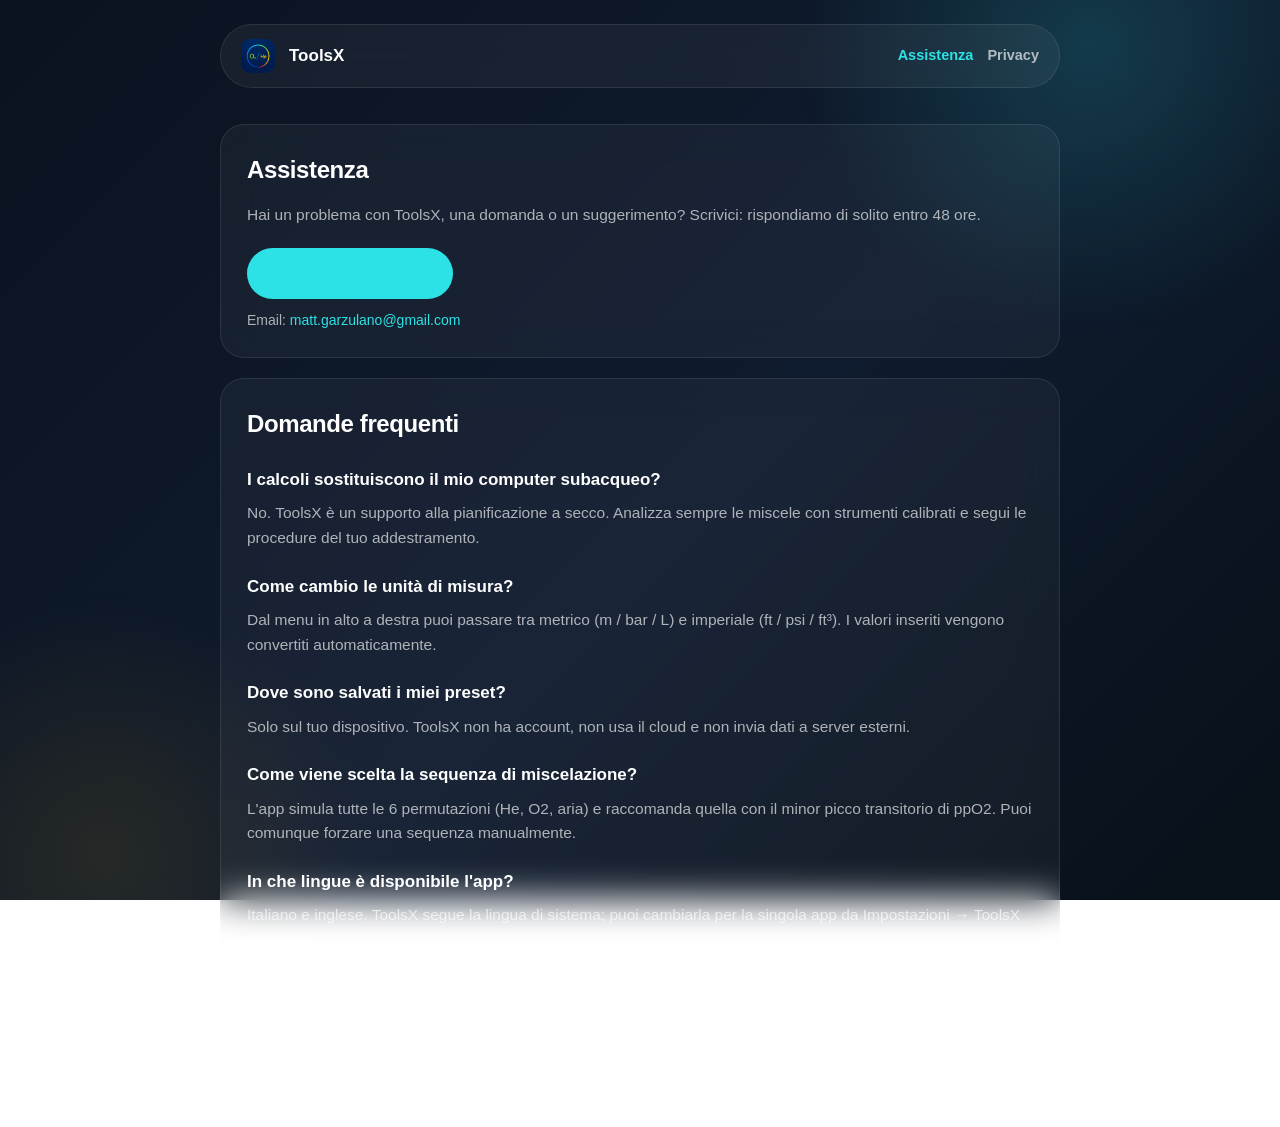
==== assistenza.html @ 5ebac349 "feat(site): landing, assistenza e privacy policy per ToolsX Co-Authored-By: Claude Fable 5 <noreply@" ====
<!DOCTYPE html>
<html lang="it">
<head>
  <meta charset="UTF-8">
  <meta name="viewport" content="width=device-width, initial-scale=1.0">
  <title>Assistenza — ToolsX</title>
  <meta name="description" content="Assistenza e domande frequenti per ToolsX, il calcolatore gas per immersioni nitrox e trimix.">
  <link rel="icon" type="image/png" href="favicon.png">
  <link rel="apple-touch-icon" href="apple-touch-icon.png">
  <link rel="stylesheet" href="style.css">
</head>
<body>
  <div class="wrap">
    <nav>
      <img src="icon.png" alt="ToolsX">
      <a class="brand" href="index.html">ToolsX</a>
      <a href="assistenza.html" class="active">Assistenza</a>
      <a href="privacy.html">Privacy</a>
    </nav>

    <div class="panel">
      <h2>Assistenza</h2>
      <p>Hai un problema con ToolsX, una domanda o un suggerimento? Scrivici: rispondiamo
        di solito entro 48 ore.</p>
      <p style="margin-top:14px"><a class="btn" href="mailto:matt.garzulano@gmail.com?subject=ToolsX%20-%20Assistenza">Contatta l'assistenza</a></p>
      <p style="margin-top:10px; font-size:14px">Email: <a href="mailto:matt.garzulano@gmail.com">matt.garzulano@gmail.com</a></p>
    </div>

    <div class="panel">
      <h2>Domande frequenti</h2>

      <h3>I calcoli sostituiscono il mio computer subacqueo?</h3>
      <p>No. ToolsX è un supporto alla pianificazione a secco. Analizza sempre le miscele con
        strumenti calibrati e segui le procedure del tuo addestramento.</p>

      <h3>Come cambio le unità di misura?</h3>
      <p>Dal menu in alto a destra puoi passare tra metrico (m / bar / L) e imperiale
        (ft / psi / ft³). I valori inseriti vengono convertiti automaticamente.</p>

      <h3>Dove sono salvati i miei preset?</h3>
      <p>Solo sul tuo dispositivo. ToolsX non ha account, non usa il cloud e non invia dati
        a server esterni.</p>

      <h3>Come viene scelta la sequenza di miscelazione?</h3>
      <p>L'app simula tutte le 6 permutazioni (He, O2, aria) e raccomanda quella con il minor
        picco transitorio di ppO2. Puoi comunque forzare una sequenza manualmente.</p>

      <h3>In che lingue è disponibile l'app?</h3>
      <p>Italiano e inglese. ToolsX segue la lingua di sistema; puoi cambiarla per la singola
        app da Impostazioni → ToolsX → Lingua.</p>
    </div>

    <footer>
      <p>© 2026 Matteo Garzulano. Tutti i diritti riservati.</p>
      <p><a href="index.html">Home</a> · <a href="privacy.html">Privacy Policy</a></p>
    </footer>
  </div>
</body>
</html>
---- style.css ----
:root {
  --base: #0b1320;
  --base-mid: #0f1b2e;
  --base-deep: #081018;
  --accent: #2de2e6;
  --warm: #ffb703;
  --text: #e4ebf6;
  --muted: rgba(255, 255, 255, 0.66);
}

* { margin: 0; padding: 0; box-sizing: border-box; }

body {
  font-family: -apple-system, BlinkMacSystemFont, "SF Pro Text", "Segoe UI", Roboto, sans-serif;
  color: var(--text);
  background: linear-gradient(135deg, var(--base) 0%, var(--base-mid) 55%, var(--base-deep) 100%) fixed;
  min-height: 100vh;
  line-height: 1.6;
}

body::before {
  content: "";
  position: fixed;
  inset: 0;
  background:
    radial-gradient(420px circle at 85% 5%, rgba(45, 226, 230, 0.16), transparent 70%),
    radial-gradient(380px circle at 8% 95%, rgba(255, 183, 3, 0.10), transparent 70%);
  pointer-events: none;
  z-index: 0;
}

.wrap {
  position: relative;
  z-index: 1;
  max-width: 880px;
  margin: 0 auto;
  padding: 24px 20px 48px;
}

nav {
  display: flex;
  align-items: center;
  gap: 14px;
  padding: 14px 20px;
  border-radius: 999px;
  background: rgba(255, 255, 255, 0.05);
  border: 1px solid rgba(255, 255, 255, 0.09);
  backdrop-filter: blur(18px);
  -webkit-backdrop-filter: blur(18px);
  margin-bottom: 36px;
}

nav img { width: 34px; height: 34px; border-radius: 9px; }
nav .brand { font-weight: 800; color: #fff; font-size: 17px; margin-right: auto; text-decoration: none; }
nav a { color: var(--muted); text-decoration: none; font-size: 14.5px; font-weight: 600; }
nav a:hover, nav a.active { color: var(--accent); }

.hero { text-align: center; padding: 36px 0 20px; }
.hero img.appicon {
  width: 120px; height: 120px; border-radius: 27px;
  box-shadow: 0 18px 50px rgba(0, 0, 0, 0.5);
  margin-bottom: 22px;
}
h1 {
  font-size: clamp(34px, 6vw, 52px);
  font-weight: 850;
  letter-spacing: -1px;
  color: #fff;
  margin-bottom: 12px;
}
.tagline { font-size: 19px; color: var(--muted); max-width: 560px; margin: 0 auto 26px; }

.badge-row { display: flex; gap: 10px; justify-content: center; flex-wrap: wrap; margin-bottom: 8px; }
.pill {
  display: inline-flex; align-items: center; gap: 8px;
  padding: 9px 16px; border-radius: 999px;
  background: rgba(255, 255, 255, 0.05);
  border: 1px solid rgba(255, 255, 255, 0.09);
  font-size: 13.5px; font-weight: 600; color: #fff;
}
.pill .dot { color: var(--accent); }

.cards { display: grid; grid-template-columns: repeat(auto-fit, minmax(240px, 1fr)); gap: 16px; margin: 40px 0; }

.card, .panel {
  background: rgba(255, 255, 255, 0.045);
  border: 1px solid rgba(255, 255, 255, 0.09);
  border-radius: 24px;
  padding: 26px;
  backdrop-filter: blur(18px);
  -webkit-backdrop-filter: blur(18px);
}

.card h3 { color: #fff; font-size: 18px; margin-bottom: 8px; }
.card h3 .ic { color: var(--accent); margin-right: 6px; }
.card p { font-size: 14.5px; color: var(--muted); }

.panel { margin-bottom: 20px; }
.panel h2 { color: #fff; font-size: 24px; margin-bottom: 14px; letter-spacing: -0.4px; }
.panel h3 { color: #fff; font-size: 17px; margin: 22px 0 8px; }
.panel p, .panel li { color: var(--muted); font-size: 15.5px; }
.panel ul { padding-left: 22px; margin: 8px 0; }
.panel a { color: var(--accent); text-decoration: none; }
.panel a:hover { text-decoration: underline; }
.panel .date { font-size: 13px; color: rgba(255, 255, 255, 0.45); margin-bottom: 18px; }

.btn {
  display: inline-block;
  padding: 13px 26px;
  border-radius: 999px;
  background: var(--accent);
  color: #06222a;
  font-weight: 750;
  font-size: 15.5px;
  text-decoration: none;
  margin-top: 6px;
}
.btn:hover { filter: brightness(1.1); }
.btn.ghost { background: rgba(255, 255, 255, 0.07); color: #fff; border: 1px solid rgba(255, 255, 255, 0.14); }

footer {
  text-align: center;
  padding: 28px 0 8px;
  font-size: 13.5px;
  color: rgba(255, 255, 255, 0.45);
}
footer a { color: rgba(255, 255, 255, 0.6); text-decoration: none; }
footer a:hover { color: var(--accent); }

.disclaimer {
  border-color: rgba(255, 183, 3, 0.25);
  background: rgba(255, 183, 3, 0.05);
}
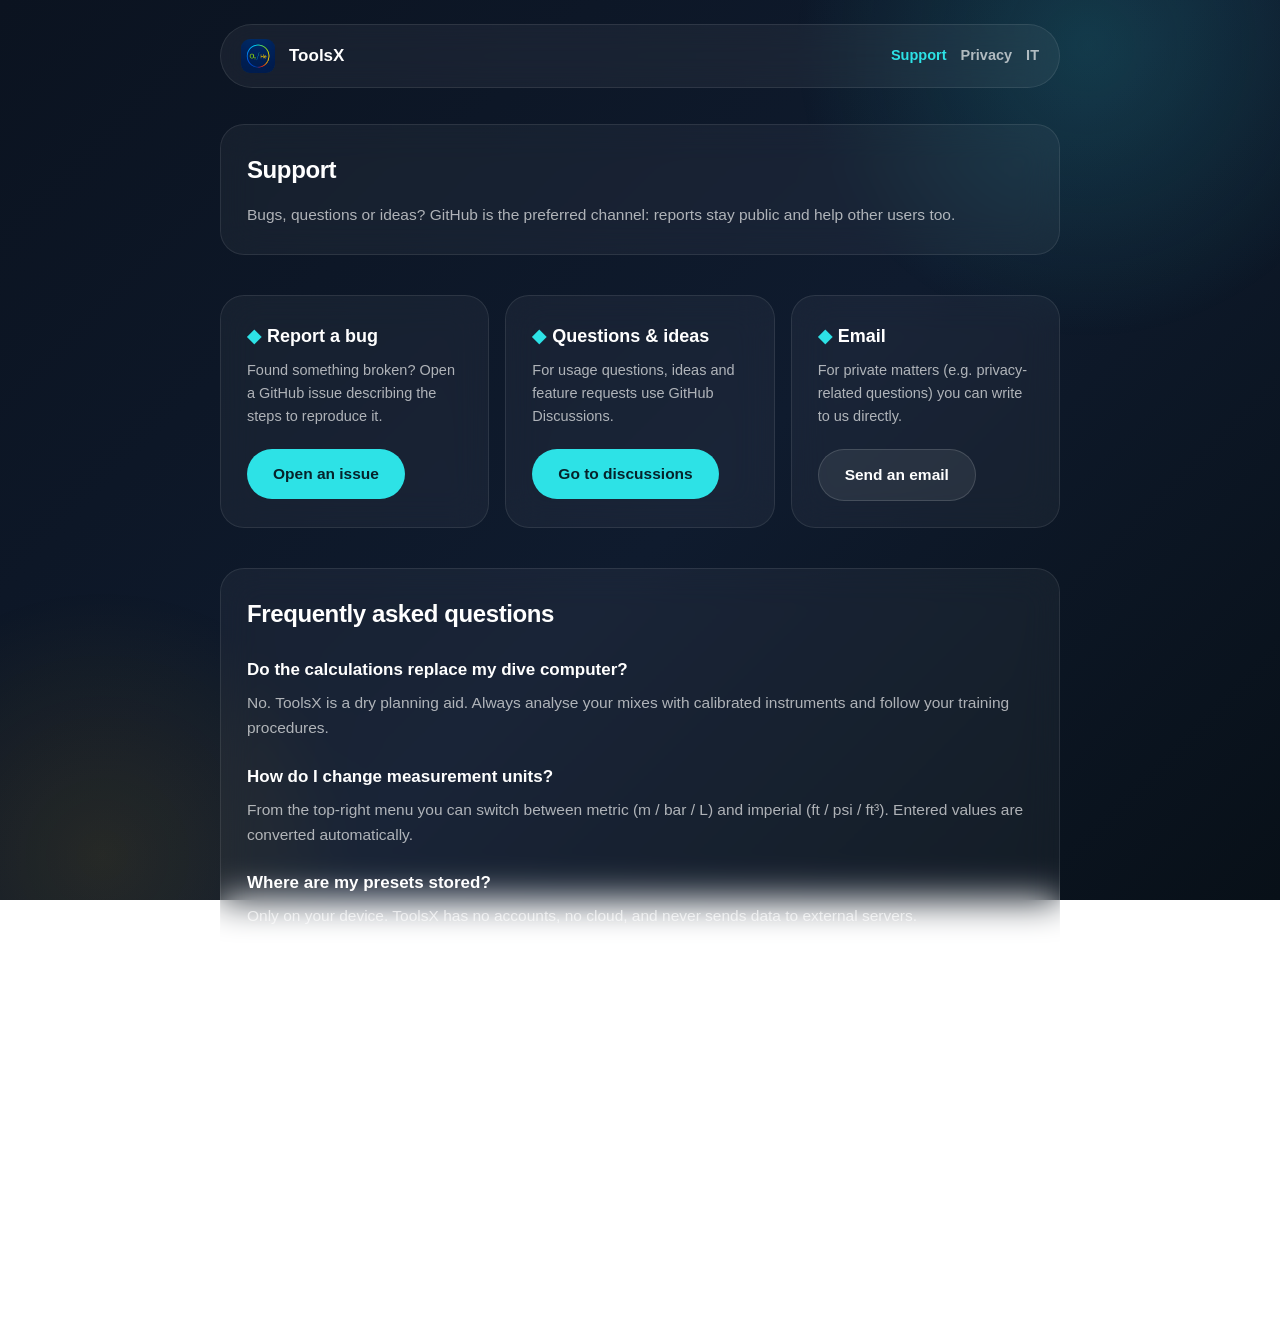
==== commit fefbd5ee: "feat(site): i18n it/en e assistenza via github issues e discussions Co-Authored-By: Claude Fable 5 <" ====
--- a/assistenza.html
+++ b/assistenza.html
@@ -4,55 +4,73 @@
   <meta charset="UTF-8">
   <meta name="viewport" content="width=device-width, initial-scale=1.0">
   <title>Assistenza — ToolsX</title>
-  <meta name="description" content="Assistenza e domande frequenti per ToolsX, il calcolatore gas per immersioni nitrox e trimix.">
+  <meta name="description" content="Assistenza per ToolsX: segnala bug su GitHub Issues, fai domande nelle Discussions o scrivici via email.">
   <link rel="icon" type="image/png" href="favicon.png">
   <link rel="apple-touch-icon" href="apple-touch-icon.png">
   <link rel="stylesheet" href="style.css">
+  <script src="i18n.js" defer></script>
 </head>
 <body>
   <div class="wrap">
     <nav>
       <img src="icon.png" alt="ToolsX">
       <a class="brand" href="index.html">ToolsX</a>
-      <a href="assistenza.html" class="active">Assistenza</a>
-      <a href="privacy.html">Privacy</a>
+      <a href="assistenza.html" class="active" data-i18n="nav.support">Assistenza</a>
+      <a href="privacy.html" data-i18n="nav.privacy">Privacy</a>
+      <a href="#" id="lang-toggle" onclick="toggleLocale(); return false;" aria-label="Cambia lingua">EN</a>
     </nav>
 
     <div class="panel">
-      <h2>Assistenza</h2>
-      <p>Hai un problema con ToolsX, una domanda o un suggerimento? Scrivici: rispondiamo
-        di solito entro 48 ore.</p>
-      <p style="margin-top:14px"><a class="btn" href="mailto:matt.garzulano@gmail.com?subject=ToolsX%20-%20Assistenza">Contatta l'assistenza</a></p>
-      <p style="margin-top:10px; font-size:14px">Email: <a href="mailto:matt.garzulano@gmail.com">matt.garzulano@gmail.com</a></p>
+      <h2 data-i18n="support.title">Assistenza</h2>
+      <p data-i18n="support.intro">Bug, domande o proposte? Il canale preferito è GitHub: le segnalazioni
+        restano pubbliche e aiutano anche gli altri utenti.</p>
+    </div>
+
+    <div class="cards">
+      <div class="card">
+        <h3><span class="ic">◆</span><span data-i18n="support.bug.title">Segnala un bug</span></h3>
+        <p data-i18n="support.bug.desc">Hai trovato un malfunzionamento? Apri una issue su GitHub descrivendo i passi per riprodurlo.</p>
+        <p style="margin-top:14px"><a class="btn" href="https://github.com/garzuu/toolsx.garzuu.com/issues/new?labels=bug&template=bug_report.yml" target="_blank" rel="noopener" data-i18n="support.bug.cta">Apri una issue</a></p>
+      </div>
+      <div class="card">
+        <h3><span class="ic">◆</span><span data-i18n="support.disc.title">Domande e proposte</span></h3>
+        <p data-i18n="support.disc.desc">Per dubbi sull'uso, idee e richieste di nuove funzioni usa le discussioni su GitHub.</p>
+        <p style="margin-top:14px"><a class="btn" href="https://github.com/garzuu/toolsx.garzuu.com/discussions" target="_blank" rel="noopener" data-i18n="support.disc.cta">Vai alle discussioni</a></p>
+      </div>
+      <div class="card">
+        <h3><span class="ic">◆</span><span data-i18n="support.mail.title">Email</span></h3>
+        <p data-i18n="support.mail.desc">Per comunicazioni private (es. questioni relative alla privacy) puoi scriverci direttamente.</p>
+        <p style="margin-top:14px"><a class="btn ghost" href="mailto:matt.garzulano@gmail.com?subject=ToolsX" data-i18n="support.mail.cta">Scrivi un'email</a></p>
+      </div>
     </div>
 
     <div class="panel">
-      <h2>Domande frequenti</h2>
+      <h2 data-i18n="support.faq.title">Domande frequenti</h2>
 
-      <h3>I calcoli sostituiscono il mio computer subacqueo?</h3>
-      <p>No. ToolsX è un supporto alla pianificazione a secco. Analizza sempre le miscele con
+      <h3 data-i18n="support.faq.q1">I calcoli sostituiscono il mio computer subacqueo?</h3>
+      <p data-i18n="support.faq.a1">No. ToolsX è un supporto alla pianificazione a secco. Analizza sempre le miscele con
         strumenti calibrati e segui le procedure del tuo addestramento.</p>
 
-      <h3>Come cambio le unità di misura?</h3>
-      <p>Dal menu in alto a destra puoi passare tra metrico (m / bar / L) e imperiale
+      <h3 data-i18n="support.faq.q2">Come cambio le unità di misura?</h3>
+      <p data-i18n="support.faq.a2">Dal menu in alto a destra puoi passare tra metrico (m / bar / L) e imperiale
         (ft / psi / ft³). I valori inseriti vengono convertiti automaticamente.</p>
 
-      <h3>Dove sono salvati i miei preset?</h3>
-      <p>Solo sul tuo dispositivo. ToolsX non ha account, non usa il cloud e non invia dati
+      <h3 data-i18n="support.faq.q3">Dove sono salvati i miei preset?</h3>
+      <p data-i18n="support.faq.a3">Solo sul tuo dispositivo. ToolsX non ha account, non usa il cloud e non invia dati
         a server esterni.</p>
 
-      <h3>Come viene scelta la sequenza di miscelazione?</h3>
-      <p>L'app simula tutte le 6 permutazioni (He, O2, aria) e raccomanda quella con il minor
+      <h3 data-i18n="support.faq.q4">Come viene scelta la sequenza di miscelazione?</h3>
+      <p data-i18n="support.faq.a4">L'app simula tutte le 6 permutazioni (He, O2, aria) e raccomanda quella con il minor
         picco transitorio di ppO2. Puoi comunque forzare una sequenza manualmente.</p>
 
-      <h3>In che lingue è disponibile l'app?</h3>
-      <p>Italiano e inglese. ToolsX segue la lingua di sistema; puoi cambiarla per la singola
+      <h3 data-i18n="support.faq.q5">In che lingue è disponibile l'app?</h3>
+      <p data-i18n="support.faq.a5">Italiano e inglese. ToolsX segue la lingua di sistema; puoi cambiarla per la singola
         app da Impostazioni → ToolsX → Lingua.</p>
     </div>
 
     <footer>
-      <p>© 2026 Matteo Garzulano. Tutti i diritti riservati.</p>
-      <p><a href="index.html">Home</a> · <a href="privacy.html">Privacy Policy</a></p>
+      <p data-i18n="footer.rights">© 2026 Matteo Garzulano. Tutti i diritti riservati.</p>
+      <p><a href="index.html" data-i18n="footer.home">Home</a> · <a href="privacy.html" data-i18n="footer.privacy">Privacy Policy</a></p>
     </footer>
   </div>
 </body>
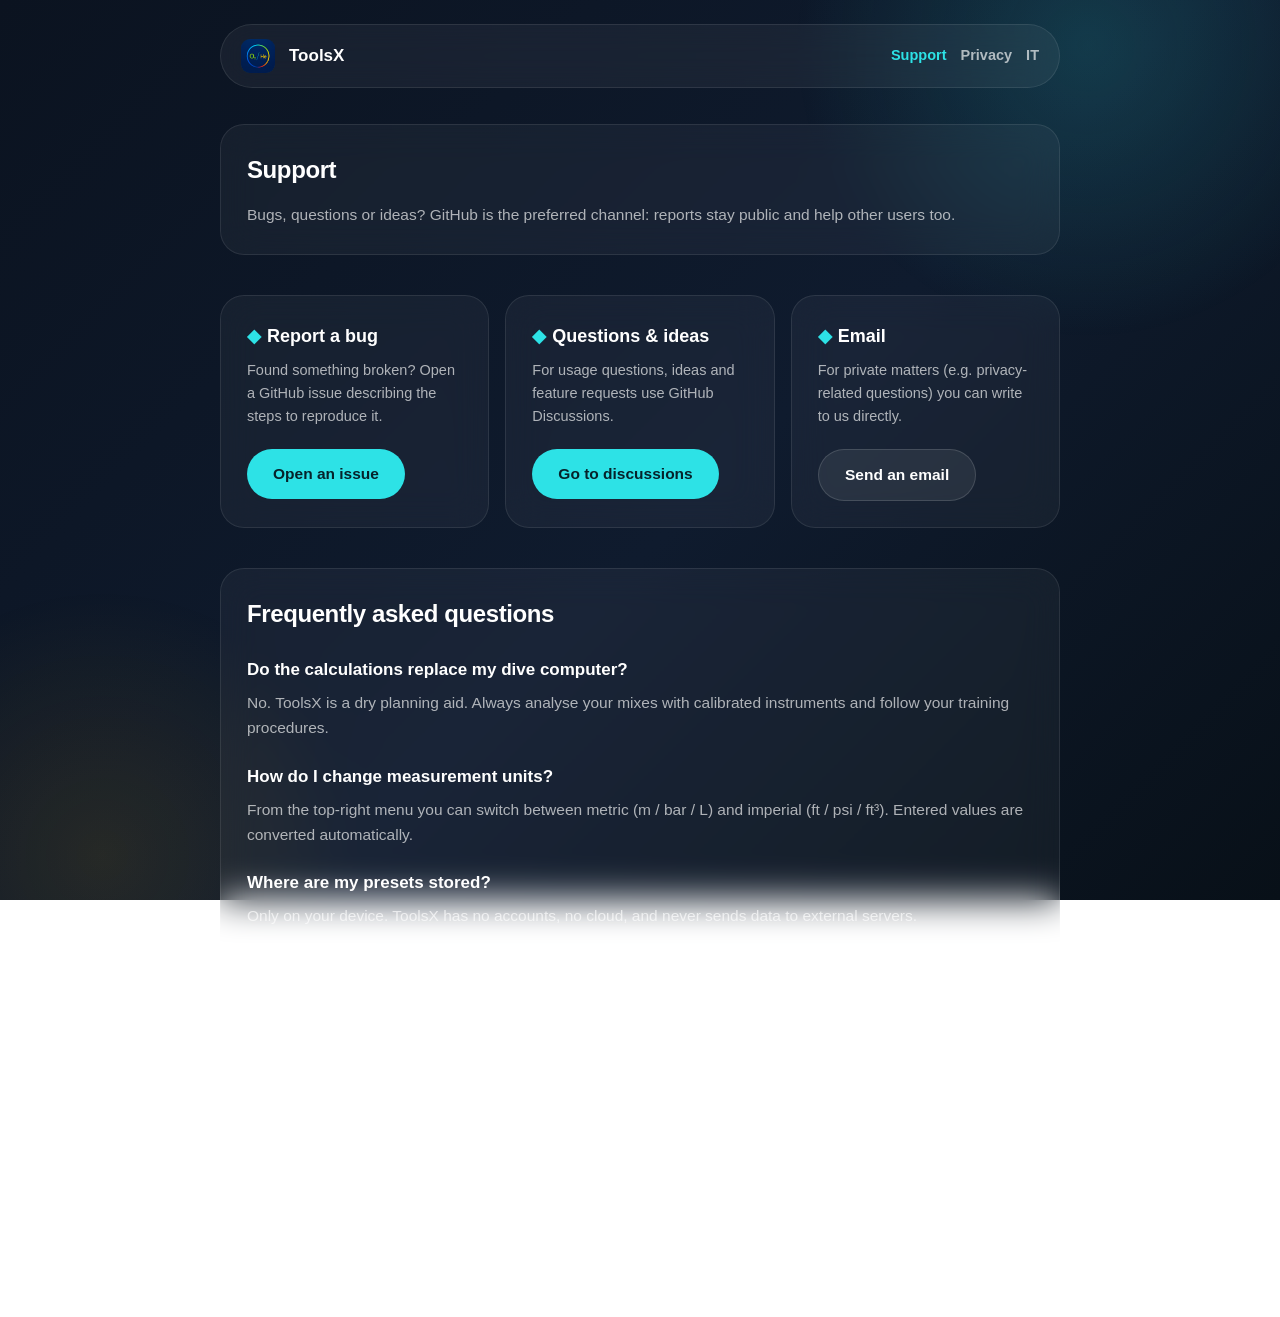
==== commit dd2fde21: "feat(site): add android platform copy" ====
--- a/assistenza.html
+++ b/assistenza.html
@@ -64,8 +64,8 @@
         picco transitorio di ppO2. Puoi comunque forzare una sequenza manualmente.</p>
 
       <h3 data-i18n="support.faq.q5">In che lingue è disponibile l'app?</h3>
-      <p data-i18n="support.faq.a5">Italiano e inglese. ToolsX segue la lingua di sistema; puoi cambiarla per la singola
-        app da Impostazioni → ToolsX → Lingua.</p>
+      <p data-i18n="support.faq.a5">Italiano e inglese. ToolsX segue la lingua di sistema; su iOS puoi cambiarla per la singola
+        app da Impostazioni → ToolsX → Lingua, mentre su Android segue le preferenze lingua dell'app o del sistema.</p>
     </div>
 
     <footer>
